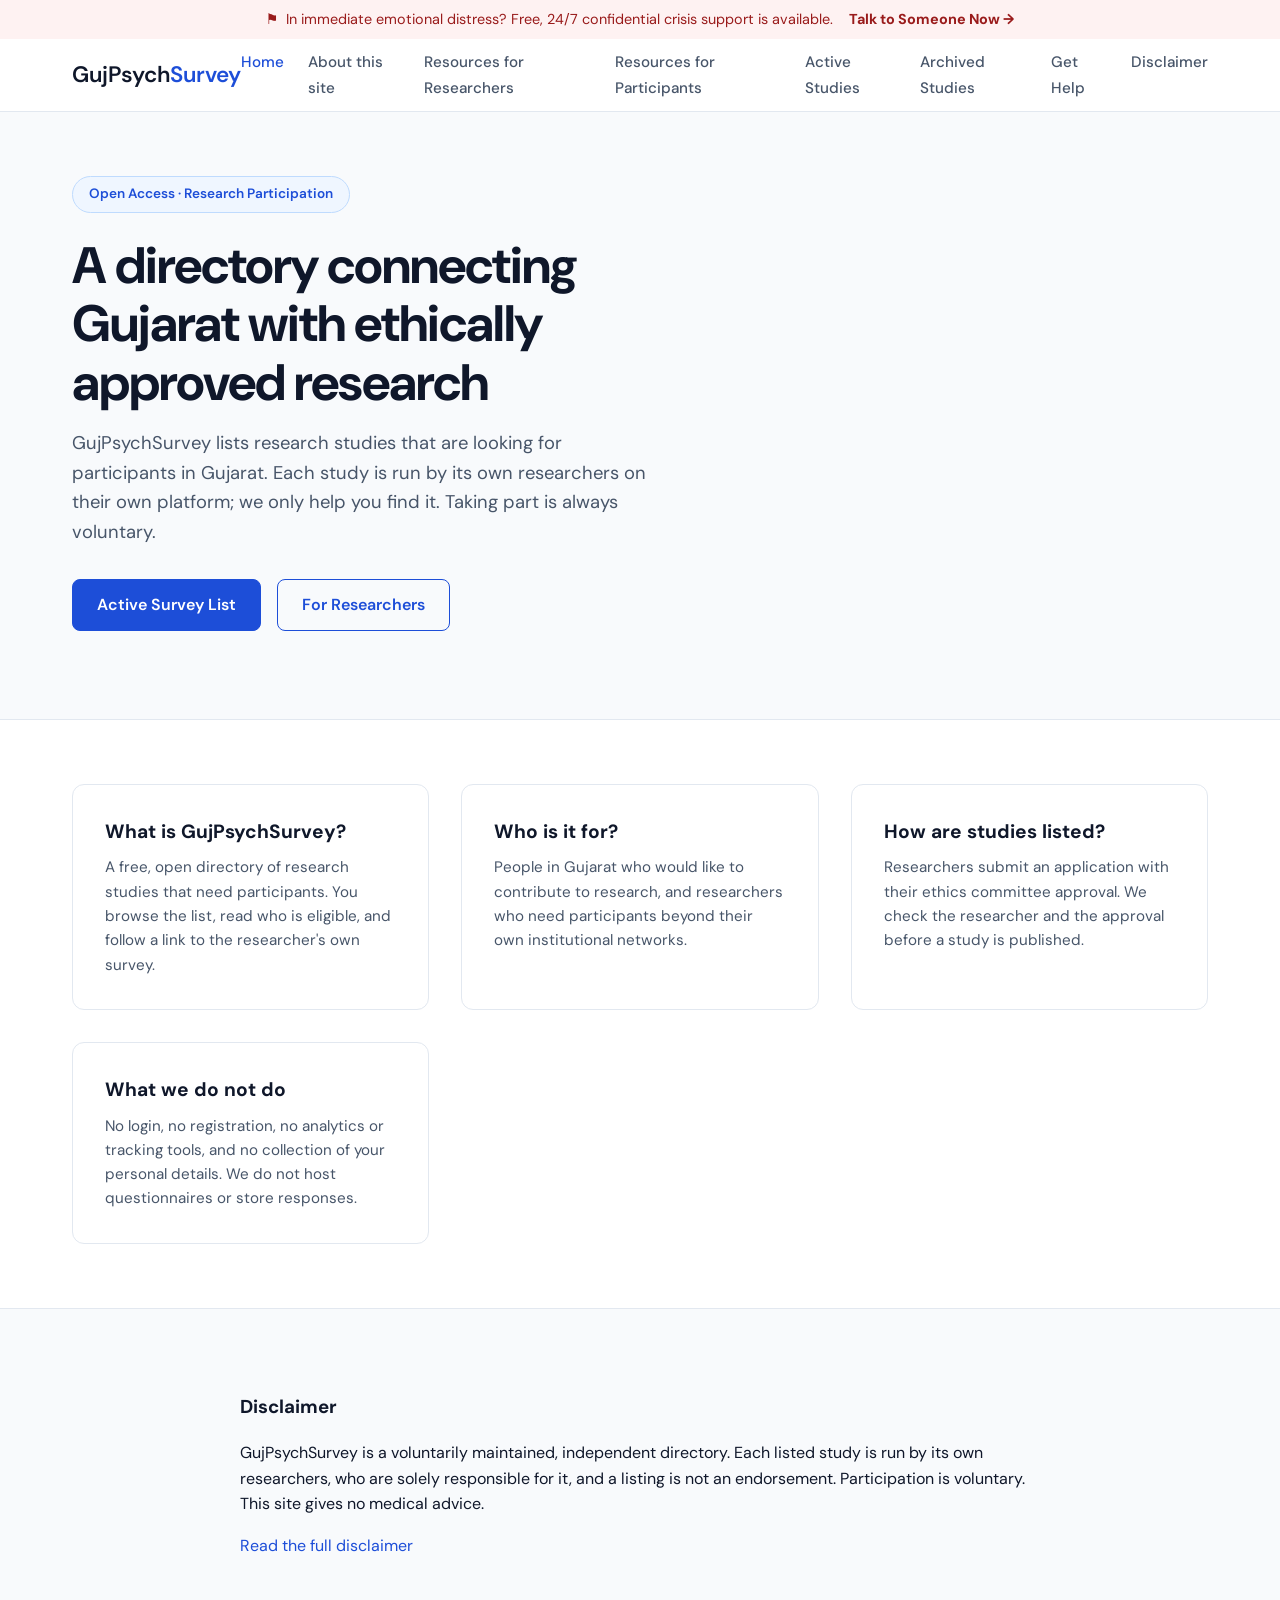
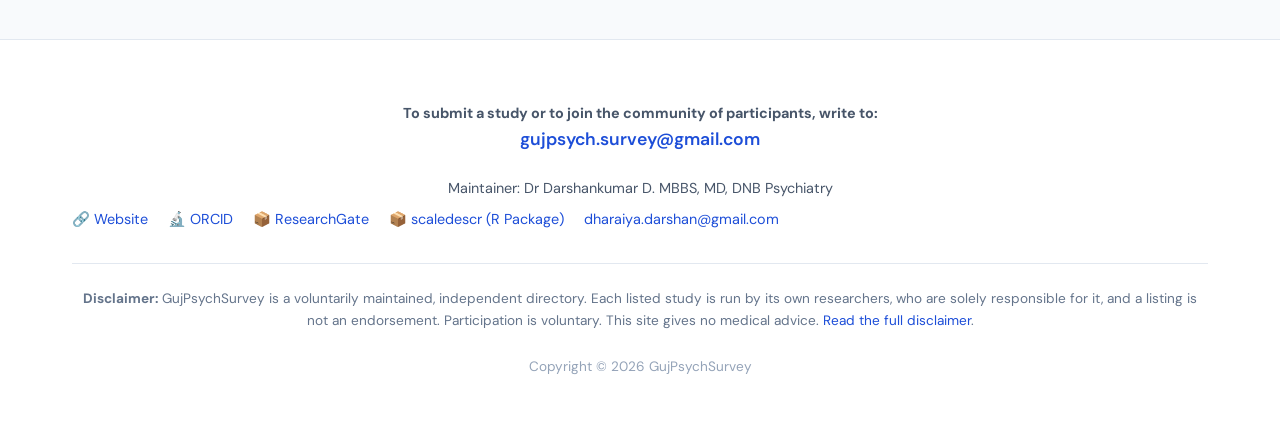
==== index.html @ 5567e86e "site_V_2 trial deployment" ====
<!DOCTYPE html>
<html lang="en">
<head>
<meta charset="UTF-8">
<meta name="viewport" content="width=device-width, initial-scale=1.0">
<title>GujPsychSurvey — Bridging Research & Community</title>
<link rel="preconnect" href="https://fonts.googleapis.com">
<link rel="preconnect" href="https://fonts.gstatic.com" crossorigin>
<link href="https://fonts.googleapis.com/css2?family=DM+Sans:wght@300;400;500;600;700&display=swap" rel="stylesheet">
<link rel="stylesheet" href="styles.css">
</head>
<body>

<!-- HEADER (Fetched) -->
<div id="nav-placeholder"></div>

<!-- MAIN CONTENT -->
<main>
  <div class="container">
    
    <!-- Hero Section -->
    <div class="hero">
      <div class="hero-content">
        <span class="hero-tag">Open Access · Research Participation</span>
        <h1>A directory connecting Gujarat with ethically approved research</h1>
        <p class="lead">GujPsychSurvey lists research studies that are looking for participants in Gujarat. Each study is run by its own researchers on their own platform; we only help you find it. Taking part is always voluntary.</p>
        
        <div class="hero-actions">
          <a href="active-studies.html" class="btn-primary">Active Survey List</a>
          <a href="resources-for-researchers.html" class="btn-secondary">For Researchers</a>
        </div>
      </div>
                 
      </div>
    </div>
  </div>

  <!-- About/Info Section (Replacing the old stats/search with the requested table content) -->
  <div class="how-it-works" style="background: var(--surface); border-top: 1px solid var(--line); border-bottom: 1px solid var(--line);">
    <div class="container">
      <div class="steps-grid">
        
        <div class="step-card">
          <h3>What is GujPsychSurvey?</h3>
          <p>A free, open directory of research studies that need participants. You browse the list, read who is eligible, and follow a link to the researcher's own survey.</p>
        </div>

        <div class="step-card">
          <h3>Who is it for?</h3>
          <p>People in Gujarat who would like to contribute to research, and researchers who need participants beyond their own institutional networks.</p>
        </div>

        <div class="step-card">
          <h3>How are studies listed?</h3>
          <p>Researchers submit an application with their ethics committee approval. We check the researcher and the approval before a study is published.</p>
        </div>

        <div class="step-card">
          <h3>What we do not do</h3>
          <p>No login, no registration, no analytics or tracking tools, and no collection of your personal details. We do not host questionnaires or store responses.</p>
        </div>

      </div>
    </div>
  </div>

  <!-- Disclaimer Section -->
  <div class="container" style="padding-top: 4rem; padding-bottom: 4rem;">
    <div class="disclaimer-box" style="max-width: 800px; margin: 0 auto;">
      <h3>Disclaimer</h3>
      <p>GujPsychSurvey is a voluntarily maintained, independent directory. Each listed study is run by its own researchers, who are solely responsible for it, and a listing is not an endorsement. Participation is voluntary. This site gives no medical advice.</p>
      <p><a href="about.html">Read the full disclaimer</a></p>
    </div>
  </div>

</main>

<!-- FOOTER (Fetched) -->
<div id="footer-placeholder"></div>

<!-- Standard Script -->
<script src="script.js"></script>
</body>
</html>
---- styles.css ----
/* ------------------------------------------------------------------
   GujPsychSurvey — Modern Clinical Portal Theme
------------------------------------------------------------------- */
:root {
  /* Colors from screenshot */
  --bg: #f8fafc;            /* Very light cool gray background */
  --surface: #ffffff;
  --ink: #0f172a;           /* Dark navy for headings */
  --muted: #475569;         /* Slate gray for text */
  --accent: #1d4ed8;        /* Clinical blue for primary buttons */
  --accent-hover: #1e40af;
  --accent-soft: #eff6ff;   /* Light blue for tags/badges */
  --line: #e2e8f0;          /* Subtle borders */
  --alert-bg: #fef2f2;      /* Light red for urgent banner */
  --alert-ink: #991b1b;     /* Dark red text */
  
  /* Typography */
  --sans: "DM Sans", system-ui, -apple-system, sans-serif;
  --serif: "Cormorant Garamond", Georgia, serif; /* Kept for larger headings if needed */
  
  --radius: 12px;
  --maxw: 1200px;
}

*, *::before, *::after { box-sizing: border-box; }
html { scroll-behavior: smooth; }
body {
  margin: 0; background: var(--bg); color: var(--ink);
  font-family: var(--sans); font-size: 1rem; line-height: 1.6;
  -webkit-font-smoothing: antialiased;
}

a { color: var(--accent); text-decoration: none; }
a:hover { text-decoration: underline; }

.container { max-width: var(--maxw); margin: 0 auto; padding: 0 2rem; }

/* ---------- Top Alert Bar ---------- */
.top-alert {
  background: var(--alert-bg); color: var(--alert-ink);
  text-align: center; padding: 0.5rem 1rem; font-size: 0.9rem;
  display: flex; align-items: center; justify-content: center; gap: 0.5rem;
}

/* ---------- Header / Nav ---------- */
.site-header { 
  background: var(--surface); 
  border-bottom: 1px solid var(--line);
  position: sticky; top: 0; z-index: 50;
}
.nav-inner { display: flex; align-items: center; justify-content: space-between; min-height: 72px; }
.brand { font-size: 1.4rem; font-weight: 600; color: var(--ink); text-decoration: none; }
.brand em { color: var(--accent); font-style: normal; }

#main-nav ul { display: flex; gap: 1.5rem; list-style: none; margin: 0; padding: 0; }
#main-nav a { color: var(--muted); font-weight: 500; font-size: 0.95rem; text-decoration: none; }
#main-nav a:hover, #main-nav a[aria-current="page"] { color: var(--accent); }
.hamburger { display: none; background: none; border: none; cursor: pointer; }

/* ---------- Hero Section ---------- */
.hero { 
  display: grid; grid-template-columns: 1.2fr 0.8fr; gap: 3rem; 
  padding: 4rem 0; align-items: center; 
}
.hero-tag {
  display: inline-flex; align-items: center; gap: 0.5rem;
  background: var(--accent-soft); color: var(--accent);
  font-size: 0.85rem; font-weight: 600; padding: 0.4rem 1rem; 
  border-radius: 999px; margin-bottom: 1.5rem; border: 1px solid #bfdbfe;
}
.hero h1 { font-size: clamp(2.2rem, 4vw, 3.2rem); line-height: 1.15; margin: 0 0 1rem; font-weight: 700; letter-spacing: -0.02em; }
.hero p.lead { font-size: 1.15rem; color: var(--muted); margin: 0 0 2rem; max-width: 90%; }
.hero-actions { display: flex; gap: 1rem; flex-wrap: wrap; margin-bottom: 1.5rem; }

/* Buttons */
.btn-primary, .btn-secondary {
  display: inline-flex; align-items: center; justify-content: center;
  padding: 0.75rem 1.5rem; border-radius: 8px; font-weight: 600;
  text-decoration: none; transition: all 0.2s; font-size: 1rem;
}
.btn-primary { background: var(--accent); color: #fff; border: 1px solid var(--accent); }
.btn-primary:hover { background: var(--accent-hover); text-decoration: none; }
.btn-secondary { background: transparent; color: var(--accent); border: 1px solid var(--accent); }
.btn-secondary:hover { background: var(--accent-soft); text-decoration: none; }

.hero-badges { display: flex; gap: 1rem; font-size: 0.85rem; color: var(--muted); }
.hero-badges span { display: flex; align-items: center; gap: 0.4rem; }
.hero-badges span::before { content: "✓"; color: #10b981; font-weight: bold; }

/* Mockup Abstract Block (Right side of hero) */
.hero-mockup {
  background: var(--surface); border: 1px solid var(--line);
  border-radius: var(--radius); padding: 1.5rem; box-shadow: 0 4px 6px -1px rgba(0,0,0,0.05);
}
.mockup-bar { height: 12px; background: var(--line); border-radius: 4px; margin-bottom: 1rem; }
.mockup-bar.w-75 { width: 75%; }
.mockup-bar.w-50 { width: 50%; }
.mockup-bar.w-100 { width: 100%; }
.mockup-meta { display: flex; justify-content: space-between; font-size: 0.75rem; color: var(--muted); margin-top: 1.5rem; }

/* ---------- Stats Grid ---------- */
.stats-section { padding: 2rem 0; border-top: 1px solid var(--line); border-bottom: 1px solid var(--line); background: var(--surface); }
.stats-grid { display: grid; grid-template-columns: repeat(4, 1fr); gap: 1.5rem; text-align: center; }
.stat-card { padding: 1rem; }
.stat-number { font-size: 2rem; font-weight: 700; color: var(--accent); line-height: 1; margin-bottom: 0.5rem; }
.stat-label { font-size: 0.9rem; color: var(--muted); font-weight: 500; }

/* ---------- Search Bar ---------- */
.search-section { padding: 3rem 0; text-align: center; }
.search-section h3 { margin-bottom: 1rem; font-weight: 600; }
.search-wrapper { 
  display: flex; max-width: 700px; margin: 0 auto; 
  background: var(--surface); border: 1px solid var(--line); 
  border-radius: 999px; padding: 0.5rem; box-shadow: 0 2px 4px rgba(0,0,0,0.02);
}
.search-wrapper input { 
  flex: 1; border: none; background: transparent; padding: 0.75rem 1rem; 
  font-size: 1rem; outline: none; font-family: inherit;
}
.search-wrapper button { padding: 0.75rem 2rem; border-radius: 999px; }

/* ---------- How It Works ---------- */
.how-it-works { padding: 4rem 0; }
.section-title { text-align: center; margin-bottom: 3rem; }
.section-title h2 { font-size: 1.8rem; margin-bottom: 0.5rem; }
.section-title p { color: var(--muted); font-size: 1.1rem; }
.steps-grid { display: grid; grid-template-columns: repeat(3, 1fr); gap: 2rem; }
.step-card {
  background: var(--surface); border: 1px solid var(--line);
  border-radius: var(--radius); padding: 2rem; position: relative;
}
.step-num {
  width: 32px; height: 32px; background: var(--accent-soft); color: var(--accent);
  border-radius: 50%; display: flex; align-items: center; justify-content: center;
  font-weight: 700; margin-bottom: 1rem;
}
.step-card h3 { font-size: 1.2rem; margin: 0 0 0.5rem; }
.step-card p { font-size: 0.95rem; color: var(--muted); margin: 0; }

/* ---------- Featured Research ---------- */
.featured-section { padding: 3rem 0 5rem; border-top: 1px solid var(--line); }
.featured-header { display: flex; justify-content: space-between; align-items: flex-end; margin-bottom: 2rem; }
.featured-header h2 { margin: 0 0 0.5rem; font-size: 1.8rem; }
.featured-header p { margin: 0; color: var(--muted); }
.featured-header a { font-weight: 500; font-size: 0.95rem; }
.empty-state { 
  background: var(--surface); border: 1px dashed var(--line); 
  border-radius: var(--radius); padding: 3rem; text-align: center; color: var(--muted); 
}

/* ---------- Footer ---------- */
.site-footer { background: var(--surface); border-top: 1px solid var(--line); padding: 3rem 0; text-align: center; color: var(--muted); font-size: 0.9rem; }

/* Responsive */
@media (max-width: 900px) {
  .hero { grid-template-columns: 1fr; text-align: center; }
  .hero-badges { justify-content: center; }
  .hero-actions { justify-content: center; }
  .hero-mockup { display: none; }
  .stats-grid { grid-template-columns: repeat(2, 1fr); }
  .steps-grid { grid-template-columns: 1fr; }
  .featured-header { flex-direction: column; align-items: flex-start; gap: 1rem; }
}

@media (max-width: 768px) {
  .hamburger { display: block; }
  #main-nav { display: none; position: absolute; top: 100%; left: 0; right: 0; background: var(--surface); padding: 1rem; border-bottom: 1px solid var(--line); }
  #main-nav.open { display: block; }
  #main-nav ul { flex-direction: column; gap: 1rem; }
}

/* ---------- Footer ---------- */
.site-footer { 
  background: var(--surface); 
  border-top: 1px solid var(--line); 
  padding: 3rem 0 2rem; 
  color: var(--muted); 
  font-size: 0.9rem; 
  line-height: 1.6;
}

.site-footer a { 
  color: var(--accent); 
  text-decoration: none; 
}
.site-footer a:hover { 
  text-decoration: underline; 
}

.footer-top {
  margin-bottom: 1.5rem;
}

.footer-email {
  font-size: 1.1rem;
  font-weight: 600;
}

.footer-maintainer {
  margin-bottom: 1.5rem;
  padding-bottom: 1.5rem;
  border-bottom: 1px solid var(--line);
}

.footer-maintainer p {
  margin: 0 0 0.5rem 0;
}

.footer-links { 
  display: flex; 
  flex-wrap: wrap; 
  gap: 0.75rem 1.25rem; 
  margin-top: 0.5rem;
}

.footer-disclaimer {
  font-size: 0.85rem;
  color: #64748b; /* Slightly lighter gray for legal text */
  margin-bottom: 1.5rem;
}

.footer-bottom {
  text-align: center;
  font-size: 0.85rem;
  color: #94a3b8;
}
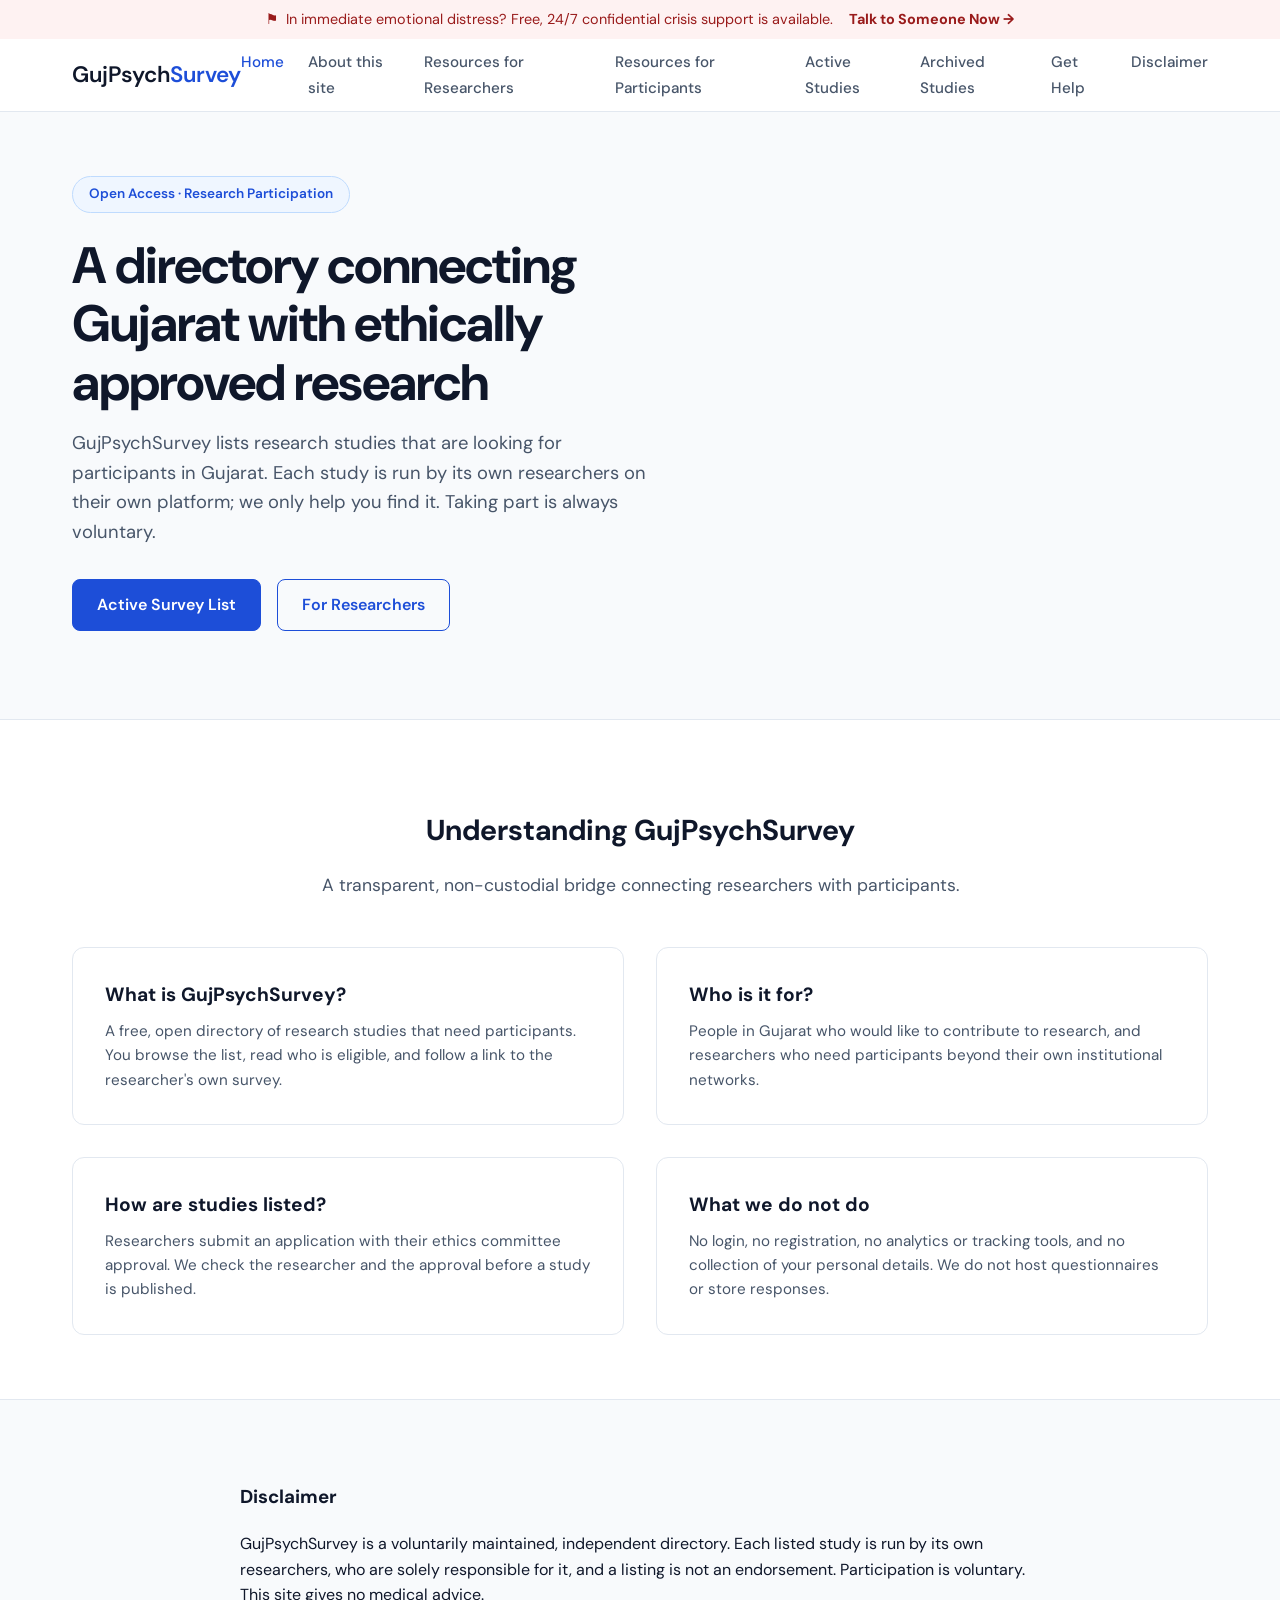
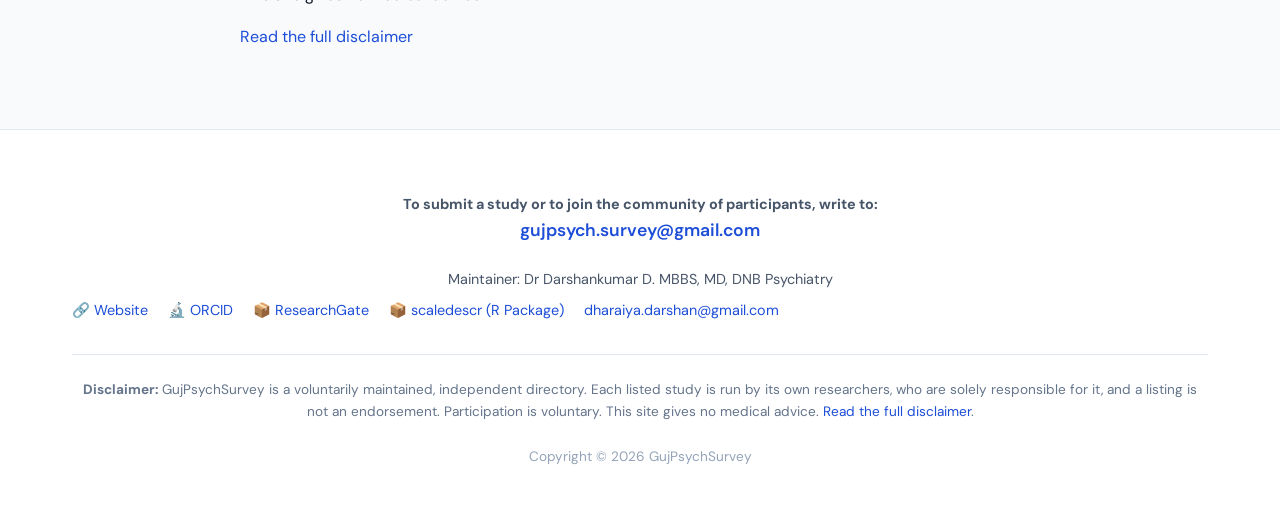
==== commit b7941a7e: "2*2 grid edit in index.html" ====
--- a/index.html
+++ b/index.html
@@ -36,10 +36,16 @@
   </div>
 
   <!-- About/Info Section (Replacing the old stats/search with the requested table content) -->
-  <div class="how-it-works" style="background: var(--surface); border-top: 1px solid var(--line); border-bottom: 1px solid var(--line);">
+  <div class="how-it-works" style="background: var(--surface); border-top: 1px solid var(--line); border-bottom: 1px solid var(--line); padding: 4rem 0;">
     <div class="container">
+      
+      <!-- Add this title so the section has context -->
+      <div class="section-title" style="text-align: center; margin-bottom: 3rem;">
+        <h2 style="font-size: 1.8rem; color: var(--ink); margin-bottom: 0.5rem;">Understanding GujPsychSurvey</h2>
+        <p style="color: var(--muted);">A transparent, non-custodial bridge connecting researchers with participants.</p>
+      </div>
+
       <div class="steps-grid">
-        
         <div class="step-card">
           <h3>What is GujPsychSurvey?</h3>
           <p>A free, open directory of research studies that need participants. You browse the list, read who is eligible, and follow a link to the researcher's own survey.</p>
@@ -59,8 +65,8 @@
           <h3>What we do not do</h3>
           <p>No login, no registration, no analytics or tracking tools, and no collection of your personal details. We do not host questionnaires or store responses.</p>
         </div>
+      </div>
 
-      </div>
     </div>
   </div>
 
--- a/styles.css
+++ b/styles.css
@@ -124,7 +124,7 @@
 .section-title { text-align: center; margin-bottom: 3rem; }
 .section-title h2 { font-size: 1.8rem; margin-bottom: 0.5rem; }
 .section-title p { color: var(--muted); font-size: 1.1rem; }
-.steps-grid { display: grid; grid-template-columns: repeat(3, 1fr); gap: 2rem; }
+.steps-grid { display: grid; grid-template-columns: repeat(2, 1fr); gap: 2rem; }
 .step-card {
   background: var(--surface); border: 1px solid var(--line);
   border-radius: var(--radius); padding: 2rem; position: relative;
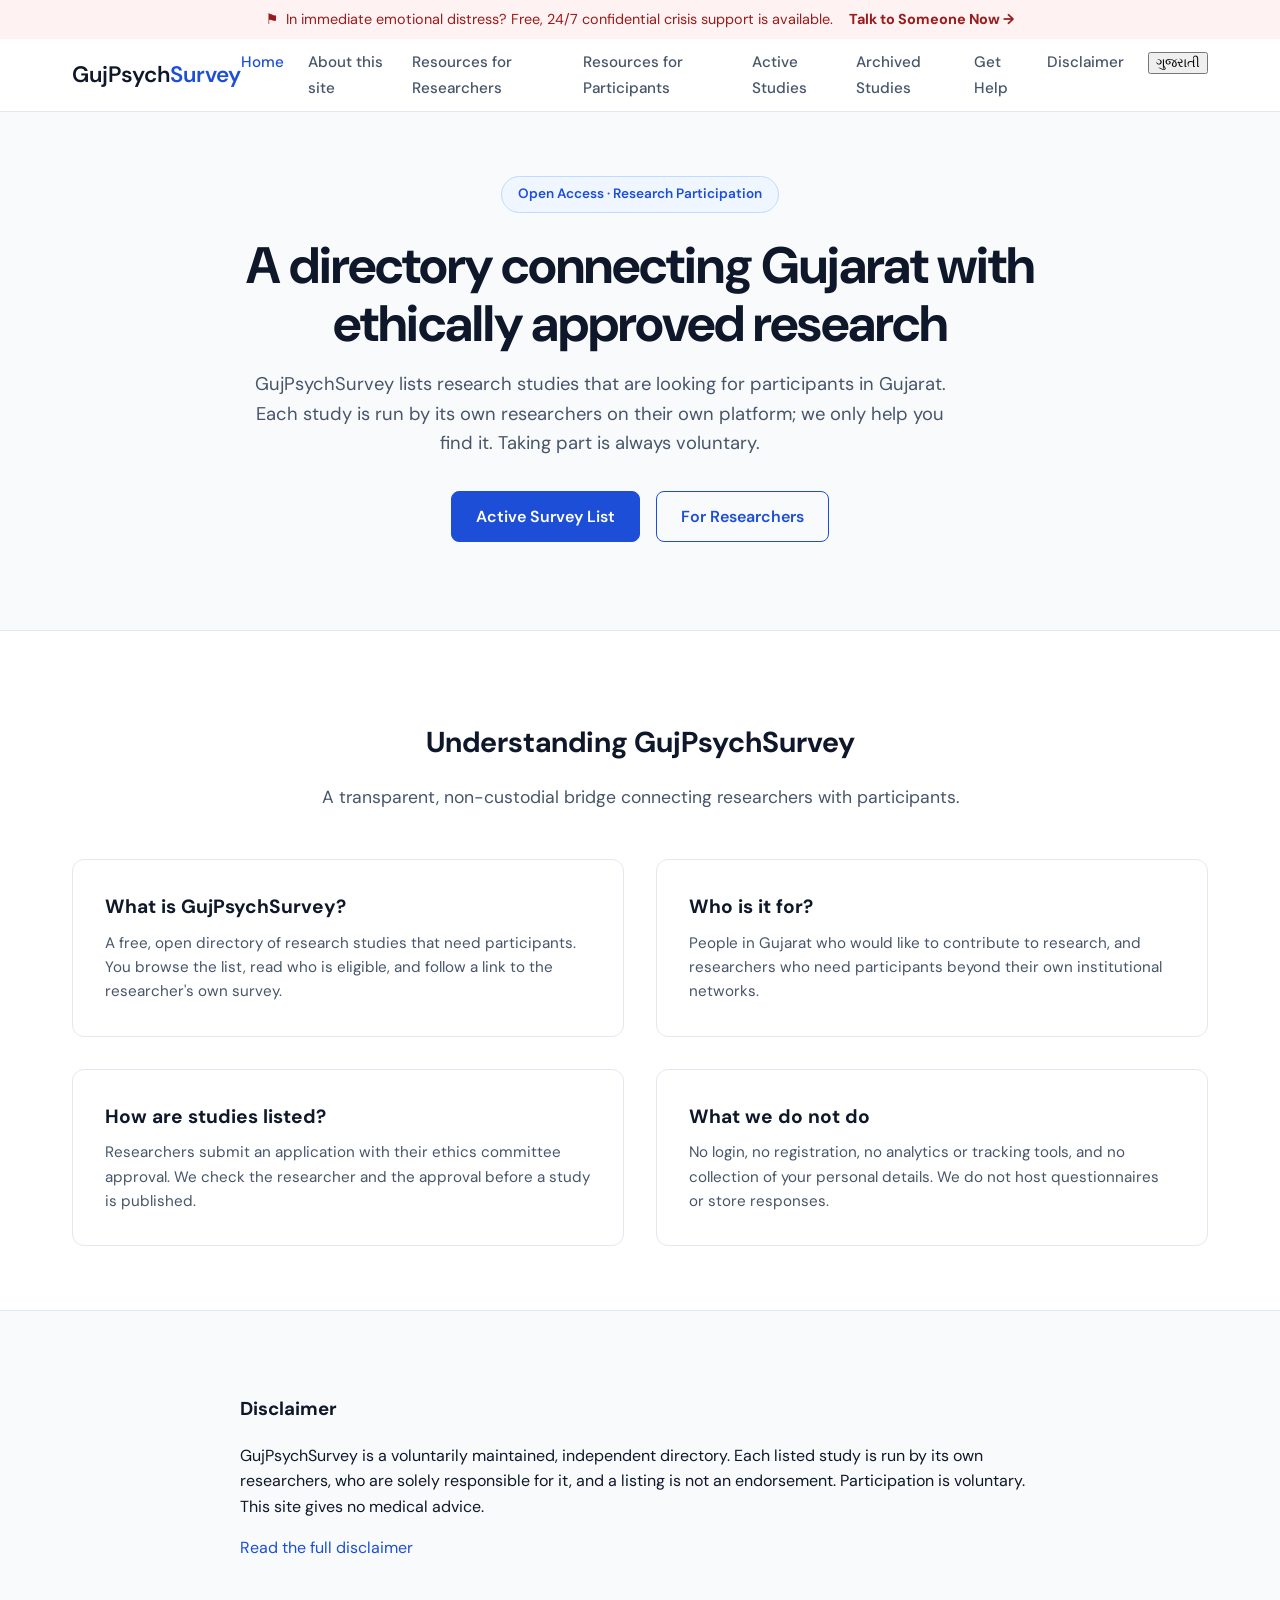
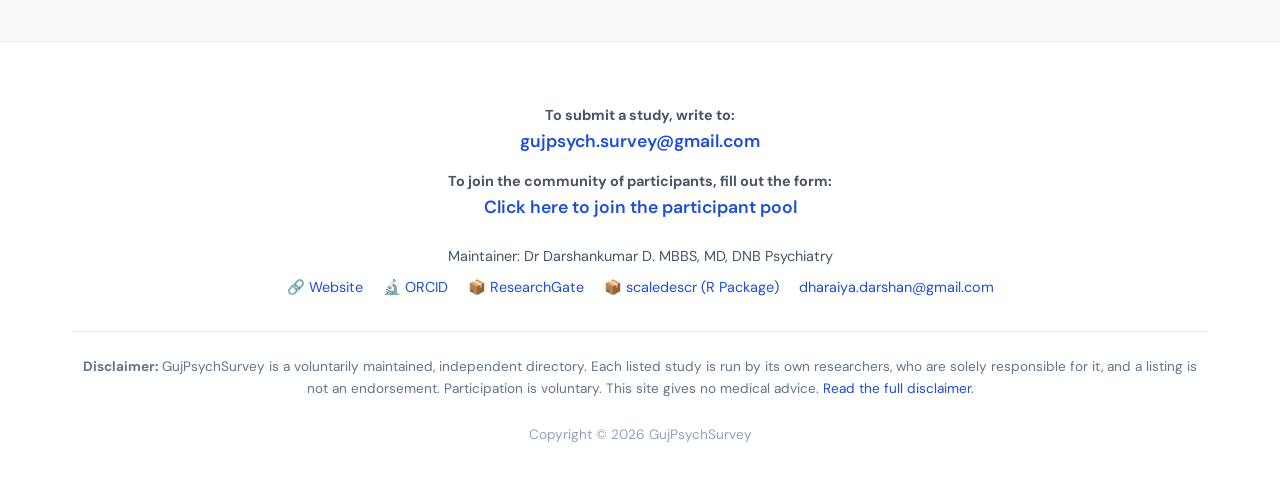
==== commit 369c36e9: "V_4_E_G Uploaded First Bilingual version draft uploaded. The Researchers' resources page is not tra" ====
--- a/index.html
+++ b/index.html
@@ -3,11 +3,19 @@
 <head>
 <meta charset="UTF-8">
 <meta name="viewport" content="width=device-width, initial-scale=1.0">
-<title>GujPsychSurvey — Bridging Research & Community</title>
+<title data-en="GujPsychSurvey — Bridging Research & Community" data-gu="GujPsychSurvey — સંશોધન અને સમુદાયને જોડતું">GujPsychSurvey — Bridging Research & Community</title>
 <link rel="preconnect" href="https://fonts.googleapis.com">
 <link rel="preconnect" href="https://fonts.gstatic.com" crossorigin>
 <link href="https://fonts.googleapis.com/css2?family=DM+Sans:wght@300;400;500;600;700&display=swap" rel="stylesheet">
 <link rel="stylesheet" href="styles.css">
+
+<!-- Prevent flash of English -->
+<script>
+  const savedLang = localStorage.getItem('gps-lang');
+  if (savedLang) {
+    document.documentElement.lang = savedLang;
+  }
+</script>
 </head>
 <body>
 
@@ -21,13 +29,13 @@
     <!-- Hero Section -->
     <div class="hero">
       <div class="hero-content">
-        <span class="hero-tag">Open Access · Research Participation</span>
-        <h1>A directory connecting Gujarat with ethically approved research</h1>
-        <p class="lead">GujPsychSurvey lists research studies that are looking for participants in Gujarat. Each study is run by its own researchers on their own platform; we only help you find it. Taking part is always voluntary.</p>
+        <span class="hero-tag" data-en="Open Access · Research Participation" data-gu="ઓપન એક્સેસ · સંશોધન ભાગીદારી">Open Access · Research Participation</span>
+        <h1 data-en="A directory connecting Gujarat with ethically approved research" data-gu="ગુજરાતને નૈતિક રીતે મંજૂર સંશોધન સાથે જોડતી ડિરેક્ટરી">A directory connecting Gujarat with ethically approved research</h1>
+        <p class="lead" data-en="GujPsychSurvey lists research studies that are looking for participants in Gujarat. Each study is run by its own researchers on their own platform; we only help you find it. Taking part is always voluntary." data-gu="GujPsychSurvey એ ગુજરાતમાં સહભાગીઓની શોધમાં હોય તેવા સંશોધન અભ્યાસોની સૂચિ બનાવે છે. દરેક અભ્યાસ તેમના પોતાના પ્લેટફોર્મ પર તેમના પોતાના સંશોધકો દ્વારા ચલાવવામાં આવે છે; અમે ફક્ત તમને તે શોધવામાં મદદ કરીએ છીએ. ભાગ લેવો હંમેશા સ્વૈચ્છિક છે.">GujPsychSurvey lists research studies that are looking for participants in Gujarat. Each study is run by its own researchers on their own platform; we only help you find it. Taking part is always voluntary.</p>
         
         <div class="hero-actions">
-          <a href="active-studies.html" class="btn-primary">Active Survey List</a>
-          <a href="resources-for-researchers.html" class="btn-secondary">For Researchers</a>
+          <a href="active-studies.html" class="btn-primary" data-en="Active Survey List" data-gu="સક્રિય સર્વે યાદી">Active Survey List</a>
+          <a href="resources-for-researchers.html" class="btn-secondary" data-en="For Researchers" data-gu="સંશોધકો માટે">For Researchers</a>
         </div>
       </div>
                  
@@ -41,29 +49,29 @@
       
       <!-- Add this title so the section has context -->
       <div class="section-title" style="text-align: center; margin-bottom: 3rem;">
-        <h2 style="font-size: 1.8rem; color: var(--ink); margin-bottom: 0.5rem;">Understanding GujPsychSurvey</h2>
-        <p style="color: var(--muted);">A transparent, non-custodial bridge connecting researchers with participants.</p>
+        <h2 style="font-size: 1.8rem; color: var(--ink); margin-bottom: 0.5rem;" data-en="Understanding GujPsychSurvey" data-gu="GujPsychSurvey ને સમજવું">Understanding GujPsychSurvey</h2>
+        <p style="color: var(--muted);" data-en="A transparent, non-custodial bridge connecting researchers with participants." data-gu="સંશોધકોને સહભાગીઓ સાથે જોડતો પારદર્શક, નોન-કસ્ટોડિયલ પુલ.">A transparent, non-custodial bridge connecting researchers with participants.</p>
       </div>
 
       <div class="steps-grid">
         <div class="step-card">
-          <h3>What is GujPsychSurvey?</h3>
-          <p>A free, open directory of research studies that need participants. You browse the list, read who is eligible, and follow a link to the researcher's own survey.</p>
+          <h3 data-en="What is GujPsychSurvey?" data-gu="GujPsychSurvey શું છે?">What is GujPsychSurvey?</h3>
+          <p data-en="A free, open directory of research studies that need participants. You browse the list, read who is eligible, and follow a link to the researcher's own survey." data-gu="સંશોધન અભ્યાસોની મફત, ઓપન ડિરેક્ટરી જેમાં સહભાગીઓની જરૂર છે. તમે યાદી બ્રાઉઝ કરો, કોણ પાત્ર છે તે વાંચો અને સંશોધકના પોતાના સર્વેની લિંકને અનુસરો.">A free, open directory of research studies that need participants. You browse the list, read who is eligible, and follow a link to the researcher's own survey.</p>
         </div>
 
         <div class="step-card">
-          <h3>Who is it for?</h3>
-          <p>People in Gujarat who would like to contribute to research, and researchers who need participants beyond their own institutional networks.</p>
+          <h3 data-en="Who is it for?" data-gu="તે કોના માટે છે?">Who is it for?</h3>
+          <p data-en="People in Gujarat who would like to contribute to research, and researchers who need participants beyond their own institutional networks." data-gu="ગુજરાતના લોકો કે જેઓ સંશોધનમાં યોગદાન આપવા માંગે છે, અને સંશોધકો કે જેમને તેમના પોતાના સંસ્થાકીય નેટવર્કની બહાર સહભાગીઓની જરૂર છે.">People in Gujarat who would like to contribute to research, and researchers who need participants beyond their own institutional networks.</p>
         </div>
 
         <div class="step-card">
-          <h3>How are studies listed?</h3>
-          <p>Researchers submit an application with their ethics committee approval. We check the researcher and the approval before a study is published.</p>
+          <h3 data-en="How are studies listed?" data-gu="અભ્યાસો કેવી રીતે સૂચિબદ્ધ થાય છે?">How are studies listed?</h3>
+          <p data-en="Researchers submit an application with their ethics committee approval. We check the researcher and the approval before a study is published." data-gu="સંશોધકો તેમની નૈતિકતા સમિતિની મંજૂરી સાથે અરજી સબમિટ કરે છે. અભ્યાસ પ્રકાશિત થાય તે પહેલાં અમે સંશોધક અને મંજૂરીની ચકાસણી કરીએ છીએ.">Researchers submit an application with their ethics committee approval. We check the researcher and the approval before a study is published.</p>
         </div>
 
         <div class="step-card">
-          <h3>What we do not do</h3>
-          <p>No login, no registration, no analytics or tracking tools, and no collection of your personal details. We do not host questionnaires or store responses.</p>
+          <h3 data-en="What we do not do" data-gu="અમે શું કરતા નથી">What we do not do</h3>
+          <p data-en="No login, no registration, no analytics or tracking tools, and no collection of your personal details. We do not host questionnaires or store responses." data-gu="કોઈ લોગિન નહીં, કોઈ નોંધણી નહીં, કોઈ એનાલિટિક્સ અથવા ટ્રેકિંગ ટૂલ્સ નહીં, અને તમારી વ્યક્તિગત વિગતોનો કોઈ સંગ્રહ નહીં. અમે પ્રશ્નાવલી હોસ્ટ કરતા નથી અથવા પ્રતિસાદ સંગ્રહ કરતા નથી.">No login, no registration, no analytics or tracking tools, and no collection of your personal details. We do not host questionnaires or store responses.</p>
         </div>
       </div>
 
@@ -73,9 +81,9 @@
   <!-- Disclaimer Section -->
   <div class="container" style="padding-top: 4rem; padding-bottom: 4rem;">
     <div class="disclaimer-box" style="max-width: 800px; margin: 0 auto;">
-      <h3>Disclaimer</h3>
-      <p>GujPsychSurvey is a voluntarily maintained, independent directory. Each listed study is run by its own researchers, who are solely responsible for it, and a listing is not an endorsement. Participation is voluntary. This site gives no medical advice.</p>
-      <p><a href="about.html">Read the full disclaimer</a></p>
+      <h3 data-en="Disclaimer" data-gu="અસ્વીકરણ">Disclaimer</h3>
+      <p data-en="GujPsychSurvey is a voluntarily maintained, independent directory. Each listed study is run by its own researchers, who are solely responsible for it, and a listing is not an endorsement. Participation is voluntary. This site gives no medical advice." data-gu="GujPsychSurvey એ સ્વયંસેવી રીતે સંભાળવામાં આવતી, સ્વતંત્ર ડિરેક્ટરી છે. દરેક સૂચિબદ્ધ અભ્યાસ તેના પોતાના સંશોધકો દ્વારા ચલાવવામાં આવે છે, જે તેના માટે સંપૂર્ણ જવાબદાર છે, અને સૂચિ બનાવવી એ સમર્થન નથી. ભાગ લેવો સ્વૈચ્છિક છે. આ સાઇટ કોઈ તબીબી સલાહ આપતી નથી.">GujPsychSurvey is a voluntarily maintained, independent directory. Each listed study is run by its own researchers, who are solely responsible for it, and a listing is not an endorsement. Participation is voluntary. This site gives no medical advice.</p>
+      <p><a href="about.html" data-en="Read the full disclaimer" data-gu="સંપૂર્ણ અસ્વીકરણ વાંચો">Read the full disclaimer</a></p>
     </div>
   </div>
 
--- a/styles.css
+++ b/styles.css
@@ -59,8 +59,13 @@
 
 /* ---------- Hero Section ---------- */
 .hero { 
-  display: grid; grid-template-columns: 1.2fr 0.8fr; gap: 3rem; 
-  padding: 4rem 0; align-items: center; 
+  display: flex;
+  flex-direction: column;
+  align-items: center;
+  text-align: center;
+  padding: 4rem 0; 
+  max-width: 800px; /* This keeps the text from stretching too wide */
+  margin: 0 auto;   /* This centers the whole block on the page */
 }
 .hero-tag {
   display: inline-flex; align-items: center; gap: 0.5rem;
@@ -70,8 +75,13 @@
 }
 .hero h1 { font-size: clamp(2.2rem, 4vw, 3.2rem); line-height: 1.15; margin: 0 0 1rem; font-weight: 700; letter-spacing: -0.02em; }
 .hero p.lead { font-size: 1.15rem; color: var(--muted); margin: 0 0 2rem; max-width: 90%; }
-.hero-actions { display: flex; gap: 1rem; flex-wrap: wrap; margin-bottom: 1.5rem; }
-
+.hero-actions { 
+  display: flex; 
+  flex-wrap: wrap; 
+  gap: 1rem; 
+  margin-bottom: 1.5rem; 
+  justify-content: center; /* Centers the buttons */
+}
 /* Buttons */
 .btn-primary, .btn-secondary {
   display: inline-flex; align-items: center; justify-content: center;
@@ -211,6 +221,7 @@
   flex-wrap: wrap; 
   gap: 0.75rem 1.25rem; 
   margin-top: 0.5rem;
+  justify-content: center; /* <-this brings links in centre */
 }
 
 .footer-disclaimer {
@@ -223,4 +234,120 @@
   text-align: center;
   font-size: 0.85rem;
   color: #94a3b8;
+}
+
+/* --- Mobile Header Fix --- */
+@media (max-width: 900px) {
+  /* Hide the text links */
+  #main-nav ul {
+    display: none; 
+    flex-direction: column;
+    width: 100%;
+    margin-top: 1rem;
+  }
+  
+  /* Show the links when the hamburger is clicked */
+  #main-nav.open ul {
+    display: flex;
+  }
+
+  /* Make the nav container drop down below the header */
+  #main-nav {
+    position: absolute;
+    top: 100%;
+    left: 0;
+    right: 0;
+    background: var(--surface);
+    padding: 1rem 2rem;
+    border-bottom: 1px solid var(--line);
+    box-shadow: 0 4px 6px -1px rgba(0,0,0,0.1);
+    display: none;
+  }
+
+  #main-nav.open {
+    display: block;
+  }
+
+  /* Show the hamburger button */
+  .hamburger {
+    display: block;
+  }
+}
+
+/* --- Responsive Header & Hamburger Menu --- */
+
+/* Hide hamburger on large screens */
+.hamburger {
+  display: none;
+  background: none;
+  border: none;
+  cursor: pointer;
+  padding: 0.5rem;
+}
+
+/* Hamburger lines styling */
+.hamburger span {
+  display: block;
+  width: 25px;
+  height: 3px;
+  background-color: var(--ink);
+  margin: 5px 0;
+  transition: 0.3s;
+}
+
+/* On screens smaller than 1060px (Tablets & Phones) */
+@media (max-width: 1060px) {
+  /* 1. Show the hamburger button */
+  .hamburger {
+    display: block;
+  }
+
+  /* 2. Hide the main navigation by default */
+  #main-nav {
+    display: none; 
+    position: absolute;
+    top: 100%;
+    left: 0;
+    right: 0;
+    background: var(--surface);
+    border-bottom: 1px solid var(--line);
+    box-shadow: 0 4px 6px -1px rgba(0,0,0,0.1);
+    padding: 1rem;
+  }
+
+  /* 3. Show the navigation when the 'open' class is added via JS */
+  #main-nav.open {
+    display: block;
+  }
+
+  /* 4. Make the links stack vertically instead of horizontally */
+  #main-nav ul {
+    flex-direction: column;
+    gap: 0.5rem;
+  }
+  
+  #main-nav ul li {
+    width: 100%;
+  }
+  
+  #main-nav ul li a {
+    display: block;
+    padding: 0.75rem 1rem;
+  }
+}
+
+/* --- BILINGUAL TYPOGRAPHY --- */
+@import url('https://fonts.googleapis.com/css2?family=Noto+Sans+Gujarati:wght@400;500;700&display=swap');
+
+html[lang="gu"] body {
+  /* Fallback to Noto Sans Gujarati for Gujarati text */
+  font-family: 'Noto Sans Gujarati', 'DM Sans', sans-serif;
+  /* Gujarati script often needs a tiny bit more line-height for legibility */
+  line-height: 1.6; 
+}
+
+html[lang="gu"] h1, 
+html[lang="gu"] h2, 
+html[lang="gu"] h3 {
+  line-height: 1.3;
 }
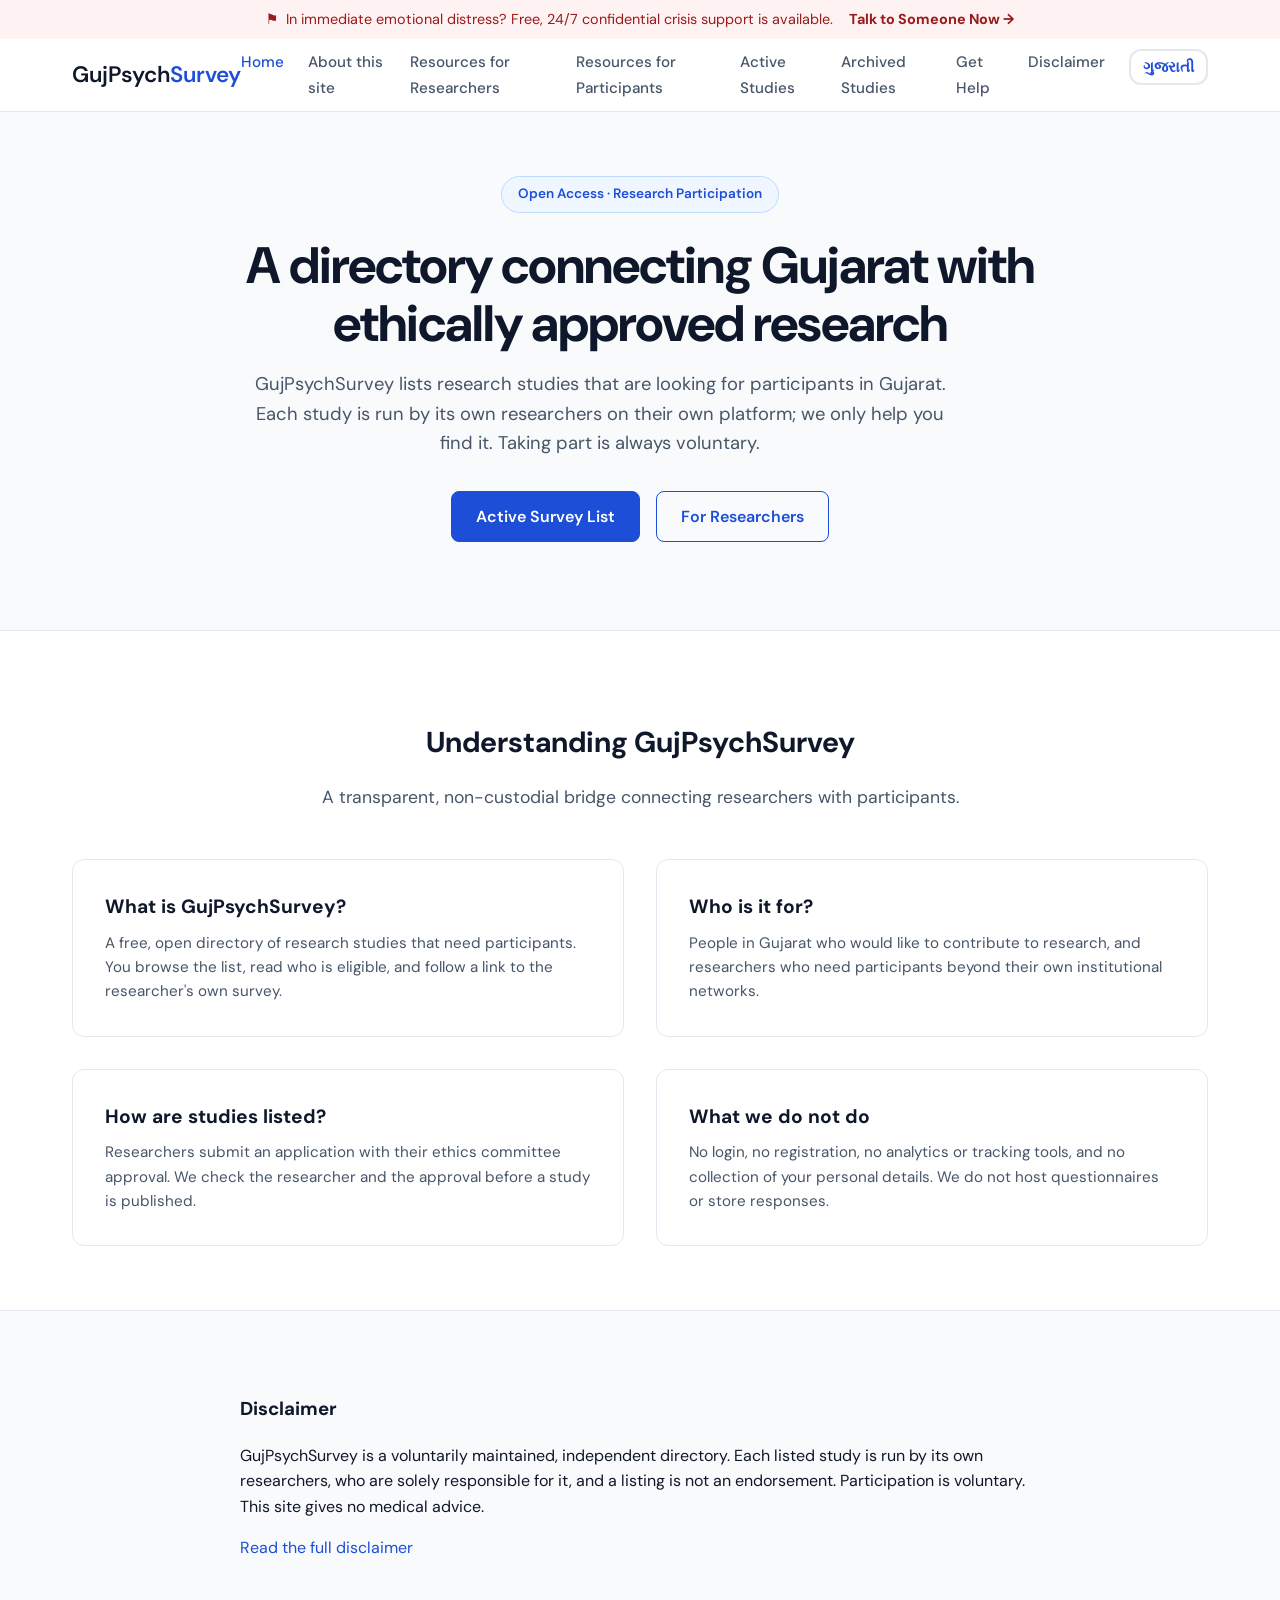
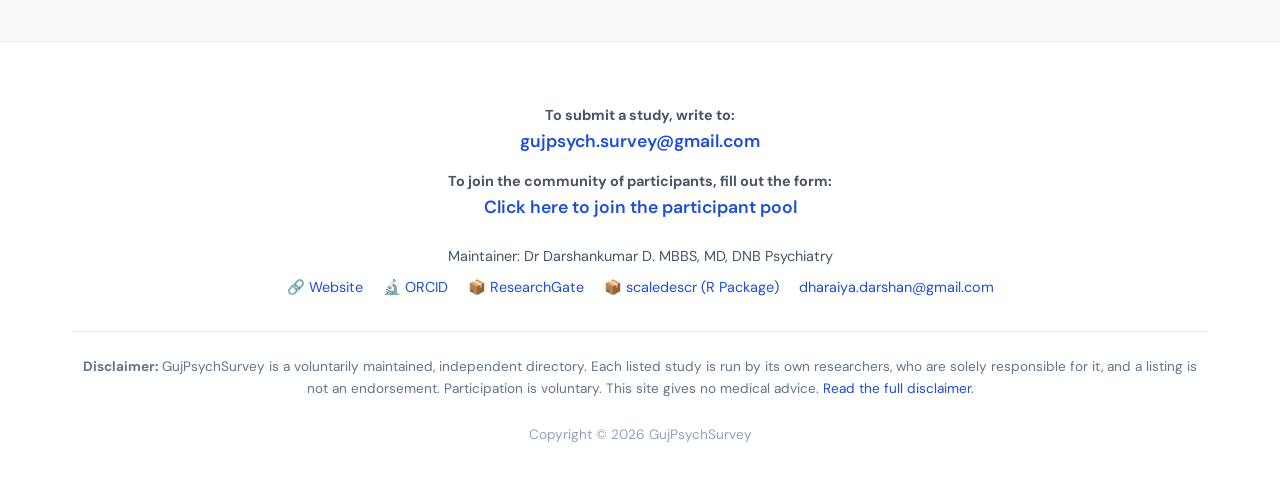
==== commit eb39ec50: "V_5_E_G Uploaded minor translation correction, formetted toggle button" ====
--- a/index.html
+++ b/index.html
@@ -29,12 +29,12 @@
     <!-- Hero Section -->
     <div class="hero">
       <div class="hero-content">
-        <span class="hero-tag" data-en="Open Access · Research Participation" data-gu="ઓપન એક્સેસ · સંશોધન ભાગીદારી">Open Access · Research Participation</span>
-        <h1 data-en="A directory connecting Gujarat with ethically approved research" data-gu="ગુજરાતને નૈતિક રીતે મંજૂર સંશોધન સાથે જોડતી ડિરેક્ટરી">A directory connecting Gujarat with ethically approved research</h1>
-        <p class="lead" data-en="GujPsychSurvey lists research studies that are looking for participants in Gujarat. Each study is run by its own researchers on their own platform; we only help you find it. Taking part is always voluntary." data-gu="GujPsychSurvey એ ગુજરાતમાં સહભાગીઓની શોધમાં હોય તેવા સંશોધન અભ્યાસોની સૂચિ બનાવે છે. દરેક અભ્યાસ તેમના પોતાના પ્લેટફોર્મ પર તેમના પોતાના સંશોધકો દ્વારા ચલાવવામાં આવે છે; અમે ફક્ત તમને તે શોધવામાં મદદ કરીએ છીએ. ભાગ લેવો હંમેશા સ્વૈચ્છિક છે.">GujPsychSurvey lists research studies that are looking for participants in Gujarat. Each study is run by its own researchers on their own platform; we only help you find it. Taking part is always voluntary.</p>
+        <span class="hero-tag" data-en="Open Access · Research Participation" data-gu="ઓપન એક્સેસ · સંશોધન માં ભાગીદારી">Open Access · Research Participation</span>
+        <h1 data-en="A directory connecting Gujarat with ethically approved research" data-gu="ગુજરાતને નૈતિક રીતે મંજૂર(ethically approved) સંશોધન સાથે જોડતી ડિરેક્ટરી">A directory connecting Gujarat with ethically approved research</h1>
+        <p class="lead" data-en="GujPsychSurvey lists research studies that are looking for participants in Gujarat. Each study is run by its own researchers on their own platform; we only help you find it. Taking part is always voluntary." data-gu="GujPsychSurvey એ ગુજરાતમાં સહભાગીઓની શોધમાં હોય તેવા સંશોધન અભ્યાસોની સૂચિ બનાવે છે. દરેક અભ્યાસ તેમના પોતાના પ્લેટફોર્મ પર તેમના પોતાના સંશોધકો દ્વારા ચલાવવામાં આવે છે; અમે ફક્ત તમને તે શોધવામાં મદદ કરીએ છીએ. જે-તે અભ્યાસમાં ભાગ લેવો એ સ્વૈચ્છિક છે.">GujPsychSurvey lists research studies that are looking for participants in Gujarat. Each study is run by its own researchers on their own platform; we only help you find it. Taking part is always voluntary.</p>
         
         <div class="hero-actions">
-          <a href="active-studies.html" class="btn-primary" data-en="Active Survey List" data-gu="સક્રિય સર્વે યાદી">Active Survey List</a>
+          <a href="active-studies.html" class="btn-primary" data-en="Active Survey List" data-gu="ભરતી હેઠળના અભ્યાસો">Active Survey List</a>
           <a href="resources-for-researchers.html" class="btn-secondary" data-en="For Researchers" data-gu="સંશોધકો માટે">For Researchers</a>
         </div>
       </div>
@@ -49,29 +49,29 @@
       
       <!-- Add this title so the section has context -->
       <div class="section-title" style="text-align: center; margin-bottom: 3rem;">
-        <h2 style="font-size: 1.8rem; color: var(--ink); margin-bottom: 0.5rem;" data-en="Understanding GujPsychSurvey" data-gu="GujPsychSurvey ને સમજવું">Understanding GujPsychSurvey</h2>
-        <p style="color: var(--muted);" data-en="A transparent, non-custodial bridge connecting researchers with participants." data-gu="સંશોધકોને સહભાગીઓ સાથે જોડતો પારદર્શક, નોન-કસ્ટોડિયલ પુલ.">A transparent, non-custodial bridge connecting researchers with participants.</p>
+        <h2 style="font-size: 1.8rem; color: var(--ink); margin-bottom: 0.5rem;" data-en="Understanding GujPsychSurvey" data-gu="GujPsychSurvey વિશે">Understanding GujPsychSurvey</h2>
+        <p style="color: var(--muted);" data-en="A transparent, non-custodial bridge connecting researchers with participants." data-gu="સંશોધકોને સહભાગીઓ સાથે જોડતો પારદર્શક પુલ, જે કોઈનો ડેટા સંગ્રહિત કરતો નથી.">A transparent, non-custodial bridge connecting researchers with participants.</p>
       </div>
 
       <div class="steps-grid">
         <div class="step-card">
           <h3 data-en="What is GujPsychSurvey?" data-gu="GujPsychSurvey શું છે?">What is GujPsychSurvey?</h3>
-          <p data-en="A free, open directory of research studies that need participants. You browse the list, read who is eligible, and follow a link to the researcher's own survey." data-gu="સંશોધન અભ્યાસોની મફત, ઓપન ડિરેક્ટરી જેમાં સહભાગીઓની જરૂર છે. તમે યાદી બ્રાઉઝ કરો, કોણ પાત્ર છે તે વાંચો અને સંશોધકના પોતાના સર્વેની લિંકને અનુસરો.">A free, open directory of research studies that need participants. You browse the list, read who is eligible, and follow a link to the researcher's own survey.</p>
+          <p data-en="A free, open directory of research studies that need participants. You browse the list, read who is eligible, and follow a link to the researcher's own survey." data-gu="સંશોધન અભ્યાસોની મફત, ઓપન ડિરેક્ટરી જેમાં સહભાગીઓની જરૂર છે. તમે સંશોધનની યાદી જોઈ શકો છો,તેમ કોણ ભાગ લઈ શકે છે તે વાંચી શકો છો અને સંશોધકના પોતાના સર્વેની લિંકને અનુસરો.">A free, open directory of research studies that need participants. You browse the list, read who is eligible, and follow a link to the researcher's own survey.</p>
         </div>
 
         <div class="step-card">
-          <h3 data-en="Who is it for?" data-gu="તે કોના માટે છે?">Who is it for?</h3>
+          <h3 data-en="Who is it for?" data-gu="આ કોના માટે છે?">Who is it for?</h3>
           <p data-en="People in Gujarat who would like to contribute to research, and researchers who need participants beyond their own institutional networks." data-gu="ગુજરાતના લોકો કે જેઓ સંશોધનમાં યોગદાન આપવા માંગે છે, અને સંશોધકો કે જેમને તેમના પોતાના સંસ્થાકીય નેટવર્કની બહાર સહભાગીઓની જરૂર છે.">People in Gujarat who would like to contribute to research, and researchers who need participants beyond their own institutional networks.</p>
         </div>
 
         <div class="step-card">
           <h3 data-en="How are studies listed?" data-gu="અભ્યાસો કેવી રીતે સૂચિબદ્ધ થાય છે?">How are studies listed?</h3>
-          <p data-en="Researchers submit an application with their ethics committee approval. We check the researcher and the approval before a study is published." data-gu="સંશોધકો તેમની નૈતિકતા સમિતિની મંજૂરી સાથે અરજી સબમિટ કરે છે. અભ્યાસ પ્રકાશિત થાય તે પહેલાં અમે સંશોધક અને મંજૂરીની ચકાસણી કરીએ છીએ.">Researchers submit an application with their ethics committee approval. We check the researcher and the approval before a study is published.</p>
+          <p data-en="Researchers submit an application with their ethics committee approval. We check the researcher and the approval before a study is published." data-gu="સંશોધકો તેમની સંસ્થાકીય નૈતિકતા/આચાર સમિતિ (intsitutional ethics committee)ની મંજૂરી સાથે અરજી સબમિટ કરે છે. અભ્યાસ પ્રકાશિત થાય તે પહેલાં અમે સંશોધક અને મંજૂરીની ચકાસણી કરીએ છીએ.">Researchers submit an application with their ethics committee approval. We check the researcher and the approval before a study is published.</p>
         </div>
 
         <div class="step-card">
           <h3 data-en="What we do not do" data-gu="અમે શું કરતા નથી">What we do not do</h3>
-          <p data-en="No login, no registration, no analytics or tracking tools, and no collection of your personal details. We do not host questionnaires or store responses." data-gu="કોઈ લોગિન નહીં, કોઈ નોંધણી નહીં, કોઈ એનાલિટિક્સ અથવા ટ્રેકિંગ ટૂલ્સ નહીં, અને તમારી વ્યક્તિગત વિગતોનો કોઈ સંગ્રહ નહીં. અમે પ્રશ્નાવલી હોસ્ટ કરતા નથી અથવા પ્રતિસાદ સંગ્રહ કરતા નથી.">No login, no registration, no analytics or tracking tools, and no collection of your personal details. We do not host questionnaires or store responses.</p>
+          <p data-en="No login, no registration, no analytics or tracking tools, and no collection of your personal details. We do not host questionnaires or store responses." data-gu="કોઈ લોગિન નહીં, કોઈ નોંધણી નહીં, કોઈ એનાલિટિક્સ અથવા ટ્રેકિંગ ટૂલ્સ નહીં, અને તમારી વ્યક્તિગત વિગતોનો કોઈ સંગ્રહ નથી કરતાં  . અમે પ્રશ્નાવલી હોસ્ટ કરતા નથી અથવા તમારા જવાબ સંગ્રહ કરતા નથી.">No login, no registration, no analytics or tracking tools, and no collection of your personal details. We do not host questionnaires or store responses.</p>
         </div>
       </div>
 
@@ -82,7 +82,7 @@
   <div class="container" style="padding-top: 4rem; padding-bottom: 4rem;">
     <div class="disclaimer-box" style="max-width: 800px; margin: 0 auto;">
       <h3 data-en="Disclaimer" data-gu="અસ્વીકરણ">Disclaimer</h3>
-      <p data-en="GujPsychSurvey is a voluntarily maintained, independent directory. Each listed study is run by its own researchers, who are solely responsible for it, and a listing is not an endorsement. Participation is voluntary. This site gives no medical advice." data-gu="GujPsychSurvey એ સ્વયંસેવી રીતે સંભાળવામાં આવતી, સ્વતંત્ર ડિરેક્ટરી છે. દરેક સૂચિબદ્ધ અભ્યાસ તેના પોતાના સંશોધકો દ્વારા ચલાવવામાં આવે છે, જે તેના માટે સંપૂર્ણ જવાબદાર છે, અને સૂચિ બનાવવી એ સમર્થન નથી. ભાગ લેવો સ્વૈચ્છિક છે. આ સાઇટ કોઈ તબીબી સલાહ આપતી નથી.">GujPsychSurvey is a voluntarily maintained, independent directory. Each listed study is run by its own researchers, who are solely responsible for it, and a listing is not an endorsement. Participation is voluntary. This site gives no medical advice.</p>
+      <p data-en="GujPsychSurvey is a voluntarily maintained, independent directory. Each listed study is run by its own researchers, who are solely responsible for it, and a listing is not an endorsement. Participation is voluntary. This site gives no medical advice." data-gu="GujPsychSurvey એ સ્વયંસેવી રીતે સંભાળવામાં આવતી, સ્વતંત્ર ડિરેક્ટરી છે. દરેક સૂચિબદ્ધ અભ્યાસ તેના પોતાના સંશોધકો દ્વારા ચલાવવામાં આવે છે, જે તેના માટે સંપૂર્ણ જવાબદાર છે, અને અમારી યાદીમાં તેનો સમાવેશ કરવો એ તેની ગુણવત્તાની બાંયધરી નથી,અને આ યાદી કોઈ પ્રકારની મંજૂરી કે ભલામણ નથી.કોઈ પણ અભ્યાસ માં ભાગ લેવો સ્વૈચ્છિક છે. આ સાઇટ કોઈ તબીબી સલાહ આપતી નથી.">GujPsychSurvey is a voluntarily maintained, independent directory. Each listed study is run by its own researchers, who are solely responsible for it, and a listing is not an endorsement. Participation is voluntary. This site gives no medical advice.</p>
       <p><a href="about.html" data-en="Read the full disclaimer" data-gu="સંપૂર્ણ અસ્વીકરણ વાંચો">Read the full disclaimer</a></p>
     </div>
   </div>
--- a/styles.css
+++ b/styles.css
@@ -350,4 +350,23 @@
 html[lang="gu"] h2, 
 html[lang="gu"] h3 {
   line-height: 1.3;
+}
+
+#lang-toggle {
+  background: var(--surface);
+  border: 2px solid var(--line);
+  color: var(--accent); /* Changed to blue to make it highlight */
+  padding: 0.35rem 0.75rem;
+  border-radius: var(--radius);
+  cursor: pointer;
+  font-family: 'DM Sans', 'Noto Sans Gujarati', sans-serif;
+  font-weight: 600; /* Made slightly bolder */
+  font-size: 0.95rem;
+  transition: all 0.2s ease;
+}
+
+#lang-toggle:hover {
+  background: var(--accent); /* Solid blue background on hover */
+  color: #ffffff; /* White text on hover */
+  border-color: var(--accent);
 }
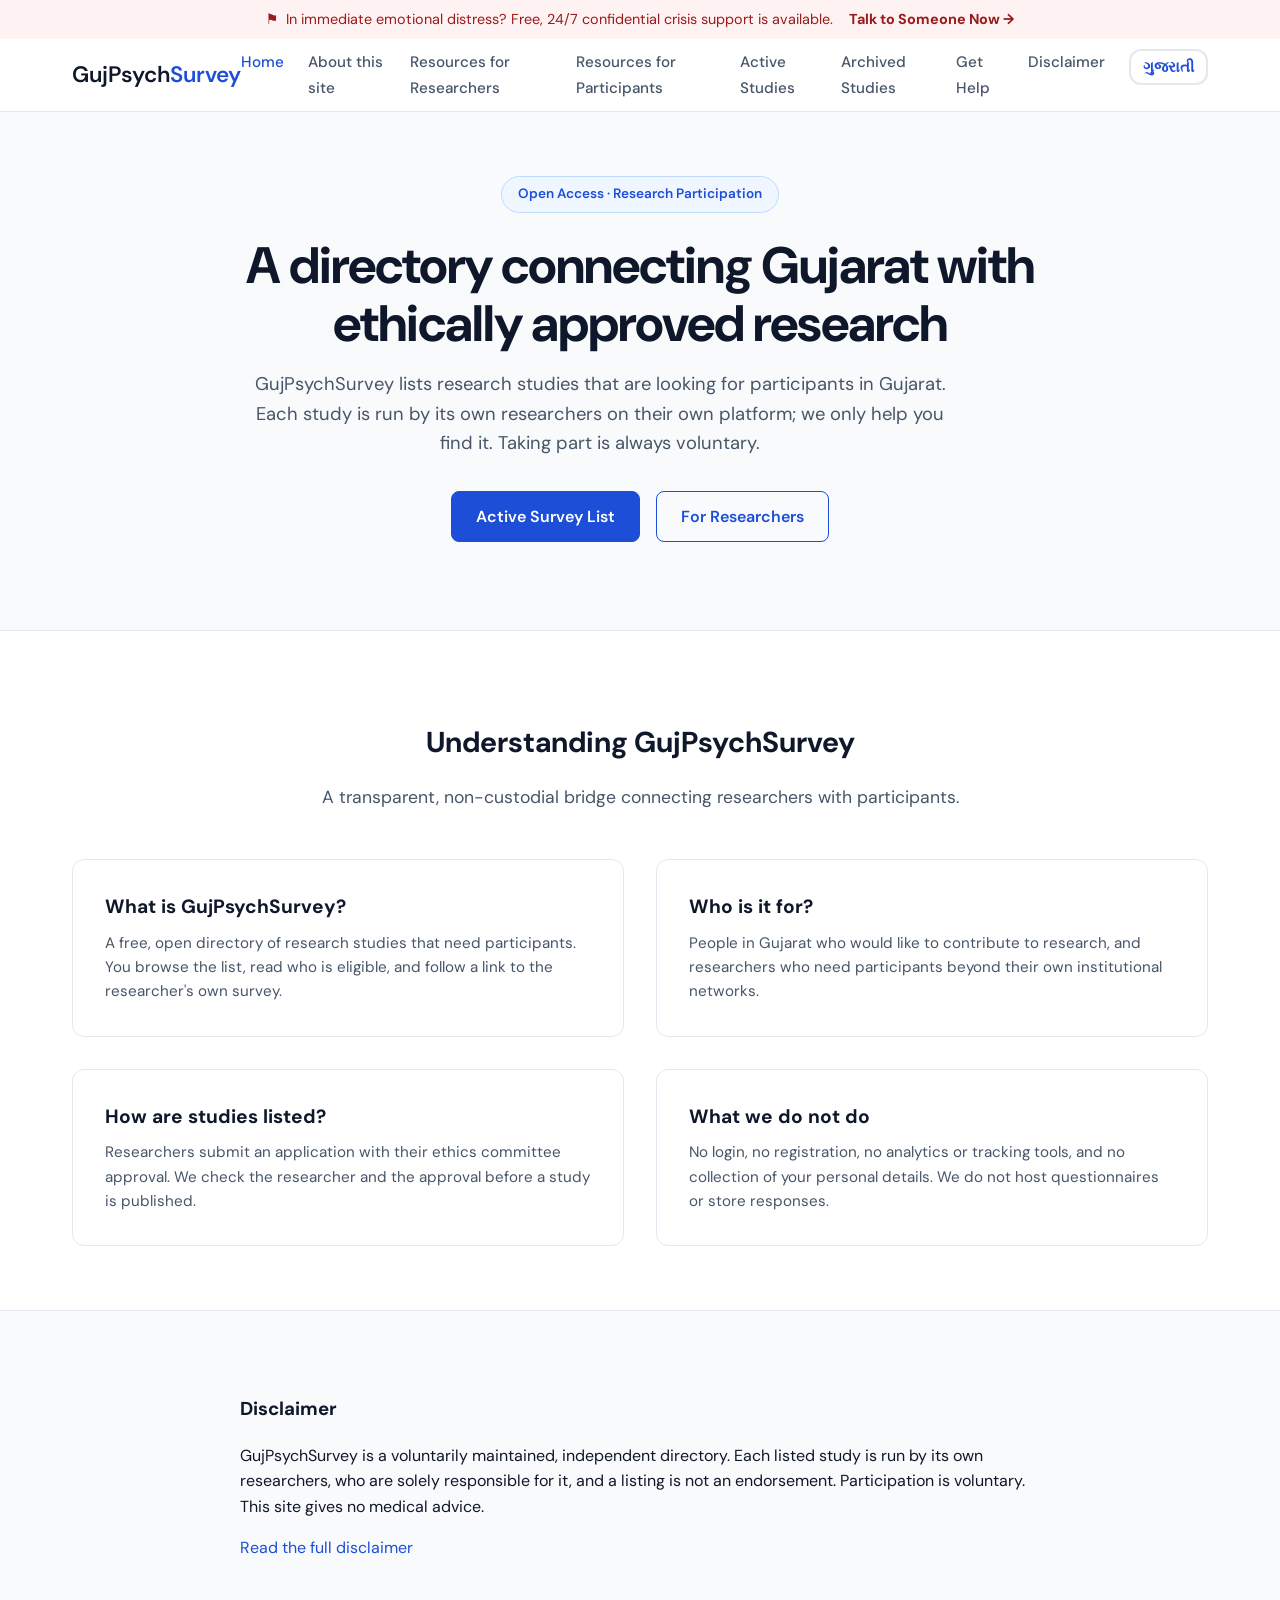
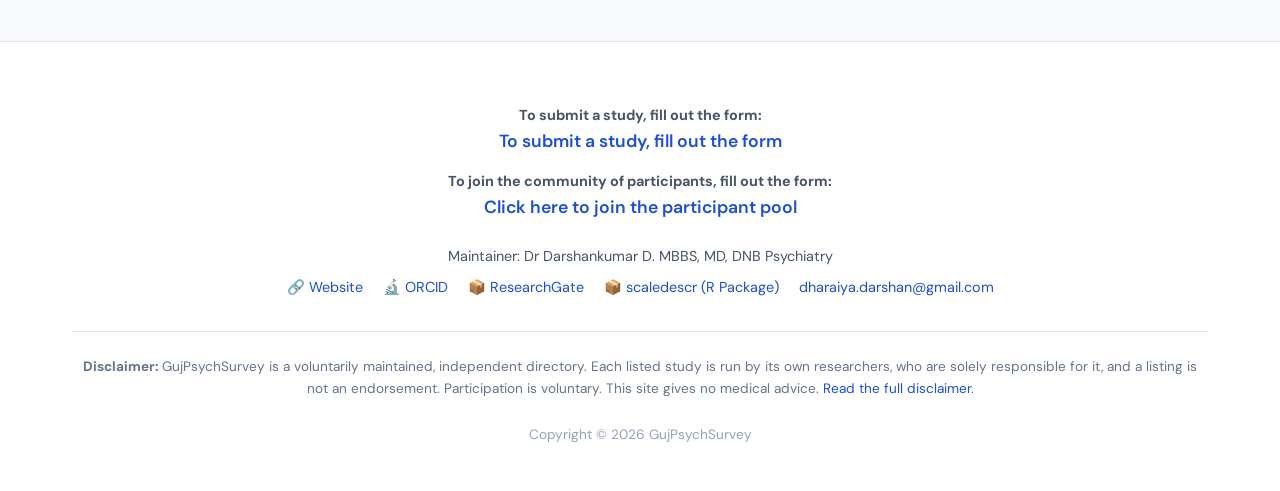
==== commit 7e387c26: "site_V_6_E_G Gujarati corrected, and link for researcher added" ====
--- a/index.html
+++ b/index.html
@@ -30,7 +30,7 @@
     <div class="hero">
       <div class="hero-content">
         <span class="hero-tag" data-en="Open Access · Research Participation" data-gu="ઓપન એક્સેસ · સંશોધન માં ભાગીદારી">Open Access · Research Participation</span>
-        <h1 data-en="A directory connecting Gujarat with ethically approved research" data-gu="ગુજરાતને નૈતિક રીતે મંજૂર(ethically approved) સંશોધન સાથે જોડતી ડિરેક્ટરી">A directory connecting Gujarat with ethically approved research</h1>
+        <h1 data-en="A directory connecting Gujarat with ethically approved research" data-gu="ગુજરાતને ethically approved સંશોધન સાથે જોડતી ડિરેક્ટરી">A directory connecting Gujarat with ethically approved research</h1>
         <p class="lead" data-en="GujPsychSurvey lists research studies that are looking for participants in Gujarat. Each study is run by its own researchers on their own platform; we only help you find it. Taking part is always voluntary." data-gu="GujPsychSurvey એ ગુજરાતમાં સહભાગીઓની શોધમાં હોય તેવા સંશોધન અભ્યાસોની સૂચિ બનાવે છે. દરેક અભ્યાસ તેમના પોતાના પ્લેટફોર્મ પર તેમના પોતાના સંશોધકો દ્વારા ચલાવવામાં આવે છે; અમે ફક્ત તમને તે શોધવામાં મદદ કરીએ છીએ. જે-તે અભ્યાસમાં ભાગ લેવો એ સ્વૈચ્છિક છે.">GujPsychSurvey lists research studies that are looking for participants in Gujarat. Each study is run by its own researchers on their own platform; we only help you find it. Taking part is always voluntary.</p>
         
         <div class="hero-actions">
